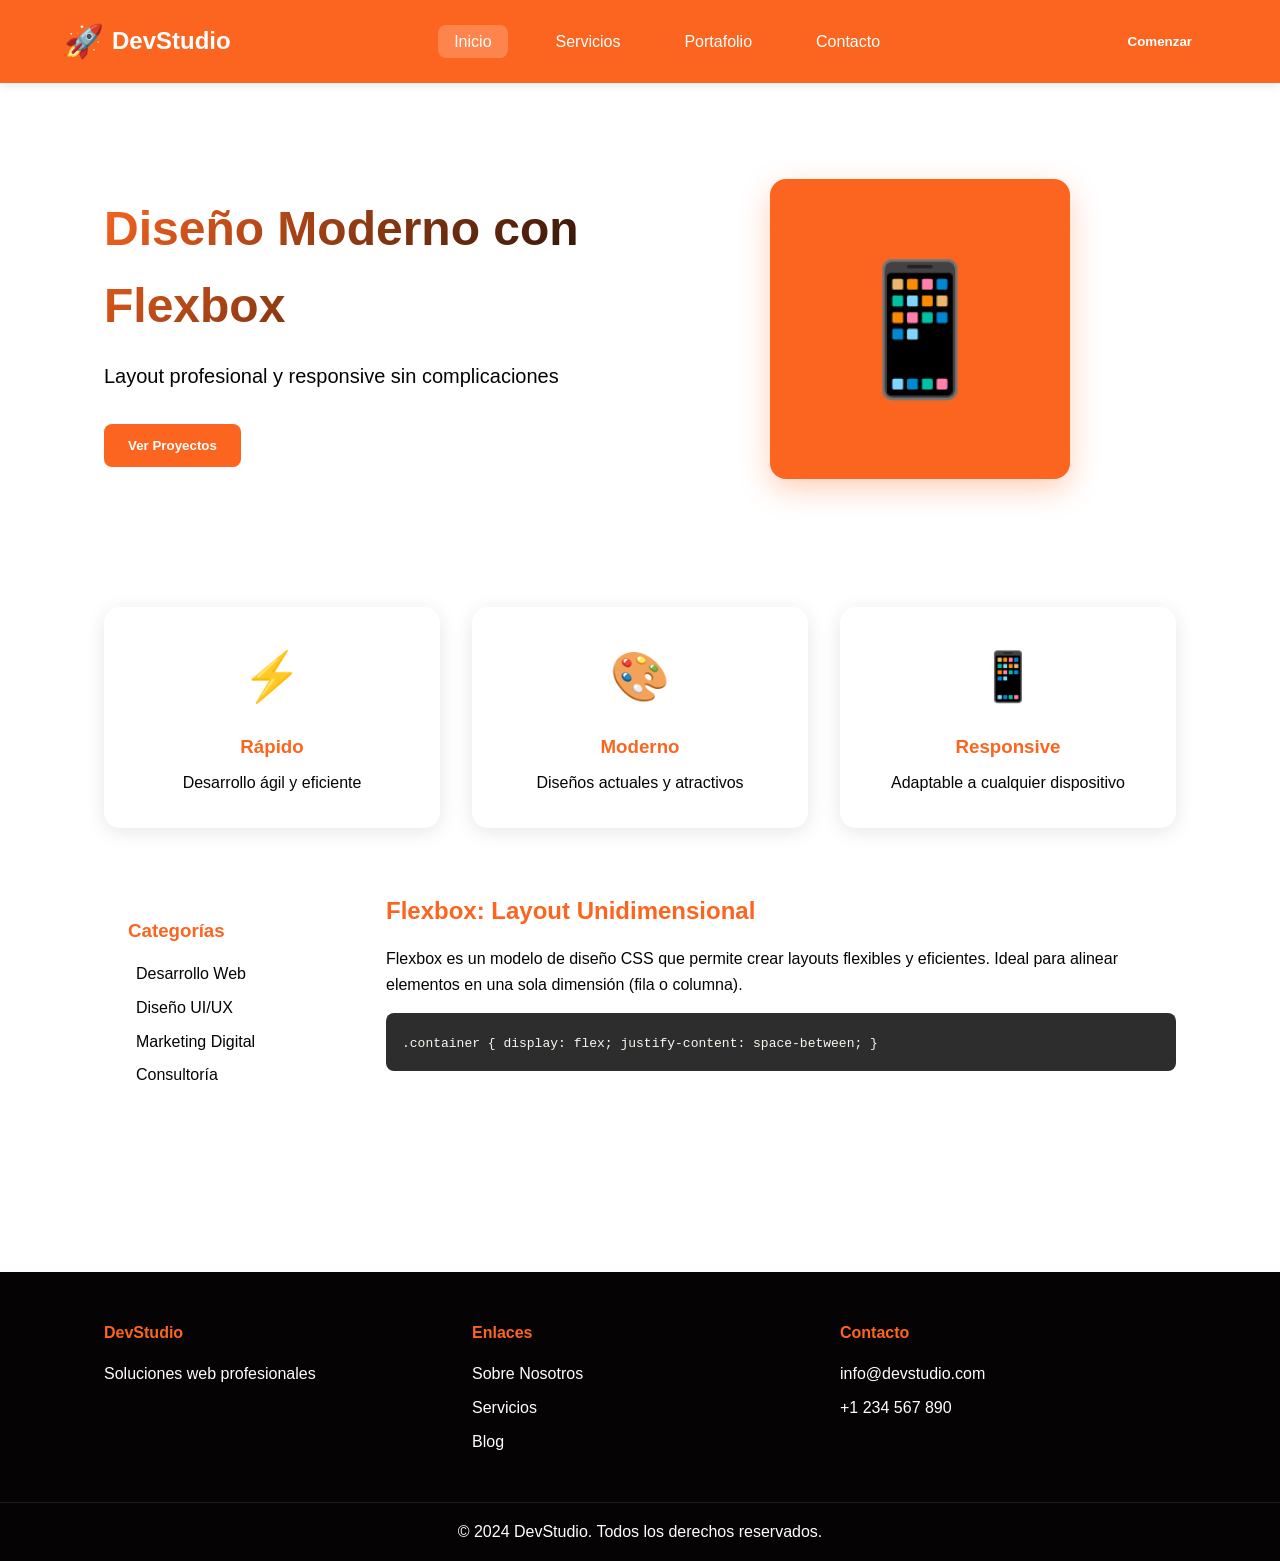
==== index.html @ eba782bc "first commit" ====
<!DOCTYPE html>
<html lang="es">
<head>
    <meta charset="UTF-8">
    <meta name="viewport" content="width=device-width, initial-scale=1.0">
    <title>Flexbox Layout Profesional</title>
    <link rel="stylesheet" href="styles/styles.css">
</head>
<body>
    <div id="navbar"></div>

    <main class="container">
        <div id="hero"></div>
        <div id="features"></div>
        <div id="content"></div>
    </main>

    <div id="footer"></div>

    <script src="js/main.js"></script>
</body>
</html>
---- styles/styles.css ----
* {
    margin: 0;
    padding: 0;
    box-sizing: border-box;
}

body {
    font-family: -apple-system, BlinkMacSystemFont, 'Segoe UI', Roboto, sans-serif;
    line-height: 1.6;
    color: #060304;
    background-color: #FFFFFF;
}

.navbar {
    display: flex;
    justify-content: space-between;
    align-items: center;
    padding: 1rem 5%;
    background: #FC651F;
    box-shadow: 0 2px 10px rgba(0,0,0,0.1);
    position: sticky;
    top: 0;
    z-index: 1000;
}

.nav-brand {
    display: flex;
    align-items: center;
    gap: 0.5rem;
    color: white;
    font-size: 1.5rem;
    font-weight: bold;
}

.logo {
    font-size: 2rem;
}

.nav-menu {
    display: flex;
    gap: 2rem;
    list-style: none;
}

.nav-link {
    color: white;
    text-decoration: none;
    padding: 0.5rem 1rem;
    border-radius: 0.5rem;
    transition: background 0.3s;
}

.nav-link:hover,
.nav-link.active {
    background: rgba(255,255,255,0.2);
}

/* Botones */
.btn-primary, .btn-secondary {
    padding: 0.75rem 1.5rem;
    border: none;
    border-radius: 0.5rem;
    font-weight: 600;
    cursor: pointer;
    transition: transform 0.2s, box-shadow 0.2s;
}

.btn-primary {
    background: #FC651F;
    color: #FFFFFF;
}

.btn-secondary {
    background: transparent;
    color: white;
    border: 2px solid white;
}

.btn-primary:hover, .btn-secondary:hover {
    transform: translateY(-2px);
    box-shadow: 0 4px 12px rgba(0,0,0,0.2);
}

/* Container */
.container {
    max-width: 1200px;
    margin: 0 auto;
    padding: 2rem 5%;
}

/* Hero Section con Flexbox */
.hero {
    display: flex;
    align-items: center;
    gap: 3rem;
    padding: 4rem 0;
}

.hero-content {
    flex: 1;
}

.hero-content h1 {
    font-size: 3rem;
    margin-bottom: 1rem;
    background: linear-gradient(135deg, #FC651F 0%, #060304 100%);
    -webkit-background-clip: text;
    -webkit-text-fill-color: transparent;
}

.hero-content p {
    font-size: 1.25rem;
    color: #060304;
    margin-bottom: 2rem;
}

.hero-buttons {
    display: flex;
    gap: 1rem;
}

.hero-image {
    flex: 1;
    display: flex;
    justify-content: center;
    align-items: center;
}

.placeholder-image {
    width: 300px;
    height: 300px;
    background: #FC651F;
    border-radius: 1rem;
    display: flex;
    align-items: center;
    justify-content: center;
    font-size: 8rem;
    box-shadow: 0 10px 30px rgba(252, 101, 31, 0.3);
}

/* Features con Flexbox */
.features {
    display: flex;
    gap: 2rem;
    margin: 4rem 0;
}

.feature-card {
    flex: 1;
    padding: 2rem;
    background: #FFFFFF;
    border-radius: 1rem;
    box-shadow: 0 4px 20px rgba(0,0,0,0.1);
    text-align: center;
    transition: transform 0.3s;
}

.feature-card:hover {
    transform: translateY(-10px);
}

.feature-icon {
    font-size: 3rem;
    margin-bottom: 1rem;
}

.feature-card h3 {
    margin-bottom: 0.5rem;
    color: #FC651F;
}

/* Content Section con Flexbox */
.content-section {
    display: flex;
    gap: 2rem;
    margin: 4rem 0;
}

.sidebar {
    flex: 0 0 250px;
    background: #FFFFFF;
    padding: 1.5rem;
    border-radius: 1rem;
    height: fit-content;
}

.sidebar h3 {
    margin-bottom: 1rem;
    color: #FC651F;
}

.sidebar-menu {
    list-style: none;
    display: flex;
    flex-direction: column;
    gap: 0.5rem;
}

.sidebar-menu a {
    color: #060304;
    text-decoration: none;
    padding: 0.5rem;
    border-radius: 0.5rem;
    transition: background 0.3s;
}

.sidebar-menu a:hover {
    background: rgba(252, 101, 31, 0.1);
}

.main-content {
    flex: 1;
}

.main-content h2 {
    margin-bottom: 1rem;
    color: #FC651F;
}

.code-example {
    background: #2d2d2d;
    color: #f8f8f2;
    padding: 1rem;
    border-radius: 0.5rem;
    margin-top: 1rem;
    overflow-x: auto;
}

.footer {
    background: #060304;
    color: white;
    margin-top: 4rem;
}

.footer-content {
    max-width: 1200px;
    margin: 0 auto;
    padding: 3rem 5%;
    display: flex;
    justify-content: space-between;
    gap: 2rem;
}

.footer-section {
    flex: 1;
    display: flex;
    flex-direction: column;
    gap: 0.5rem;
}

.footer-section h4 {
    margin-bottom: 0.5rem;
    color: #FC651F;
}

.footer-section a {
    color: #FFFFFF;
    text-decoration: none;
    transition: color 0.3s;
}

.footer-section a:hover {
    color: white;
}

.footer-bottom {
    text-align: center;
    padding: 1rem;
    border-top: 1px solid rgba(255,255,255,0.1);
}



/* Responsive */
@media (max-width: 768px) {
    .navbar {
        flex-wrap: wrap;
        gap: 1rem;
    }
    
    .nav-menu {
        order: 3;
        width: 100%;
        flex-direction: column;
        gap: 0.5rem;
    }
    
    .hero {
        flex-direction: column;
        text-align: center;
    }
    
    .hero-content h1 {
        font-size: 2rem;
    }
    
    .hero-buttons {
        justify-content: center;
    }
    
    .features {
        flex-direction: column;
    }
    
    .content-section {
        flex-direction: column;
    }
    
    .sidebar {
        flex: 1;
    }
    
    .footer-content {
        flex-direction: column;
    }
}
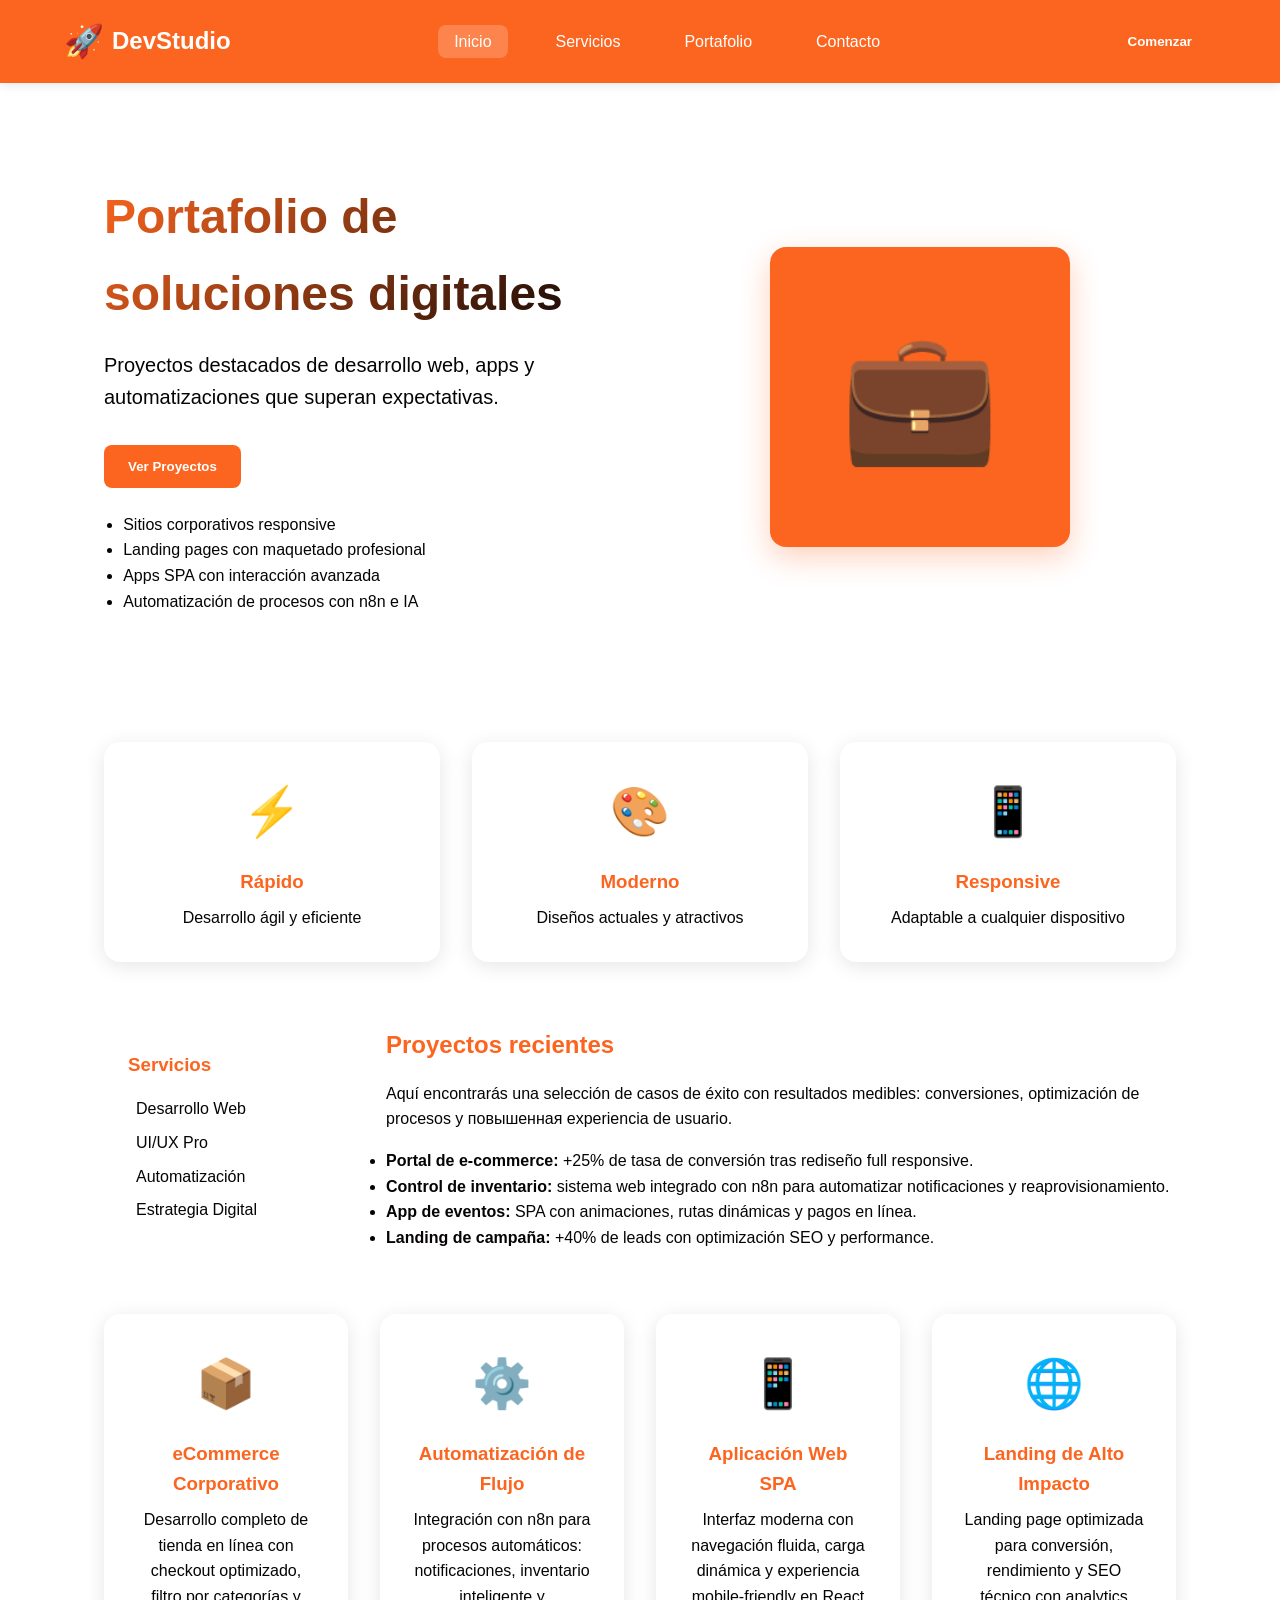
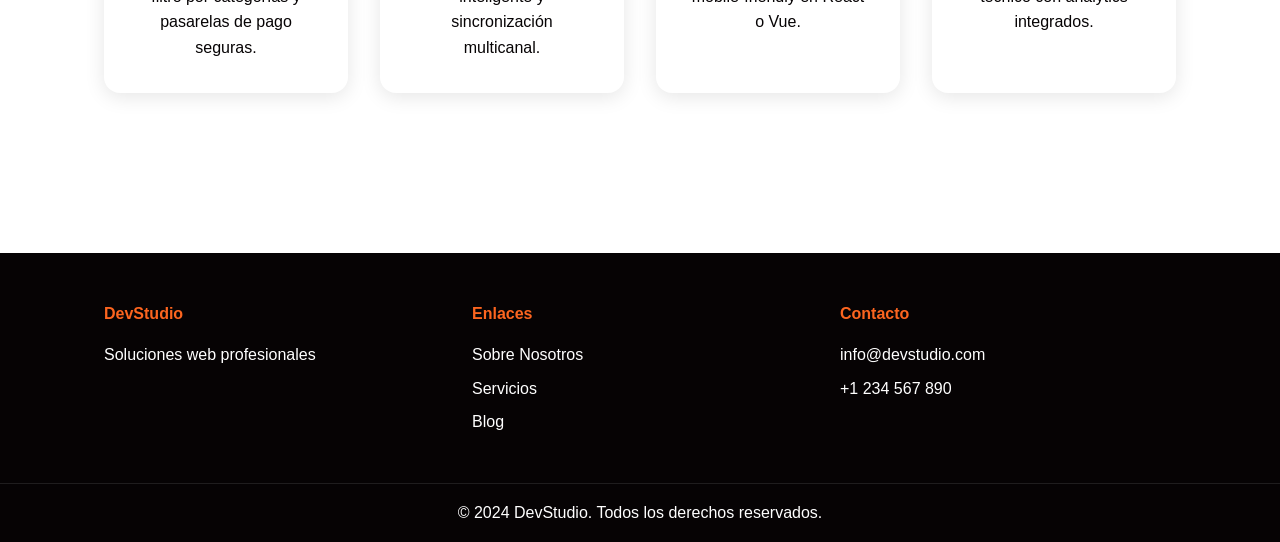
==== commit 2aeaec39: "actualizacion de portafolio" ====
--- a/index.html
+++ b/index.html
@@ -13,6 +13,7 @@
         <div id="hero"></div>
         <div id="features"></div>
         <div id="content"></div>
+        <div id="portfolio"></div>
     </main>
 
     <div id="footer"></div>
--- a/styles/styles.css
+++ b/styles/styles.css
@@ -270,7 +270,6 @@
 }
 
 
-
 /* Responsive */
 @media (max-width: 768px) {
     .navbar {
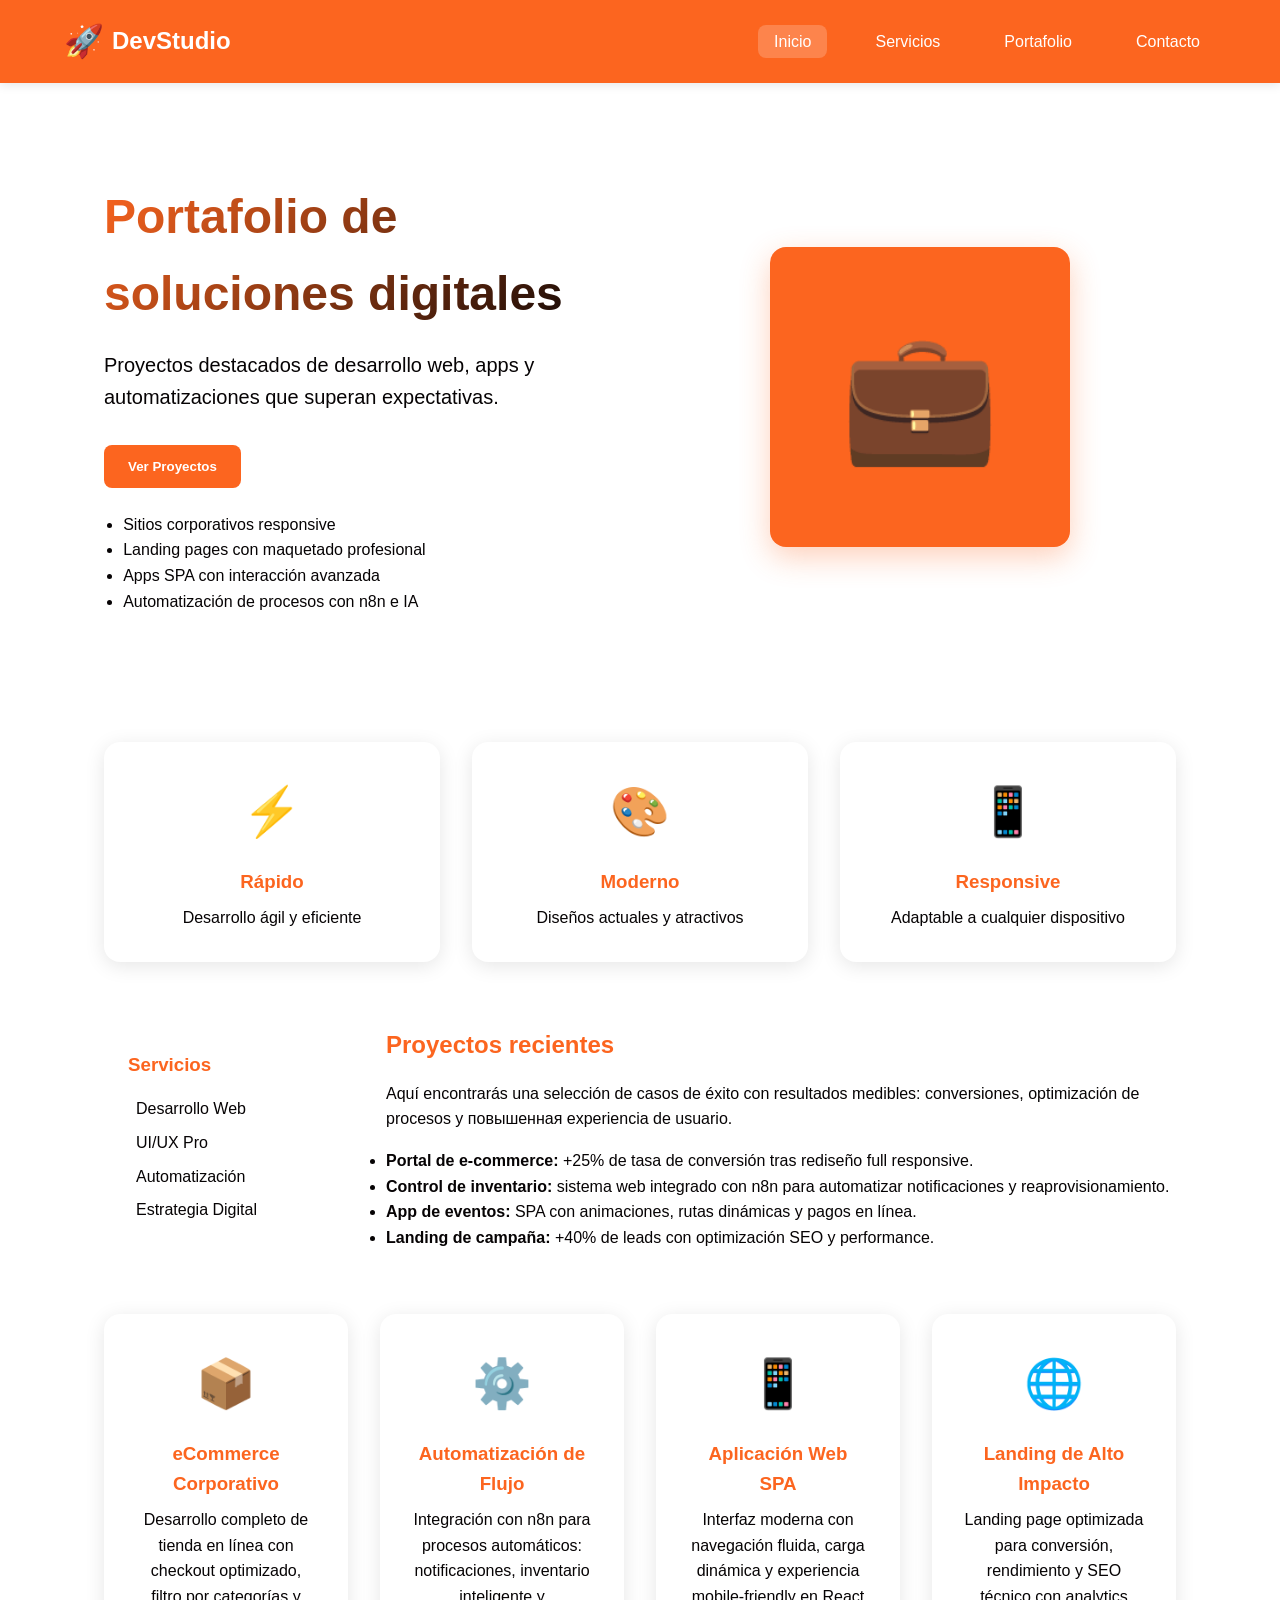
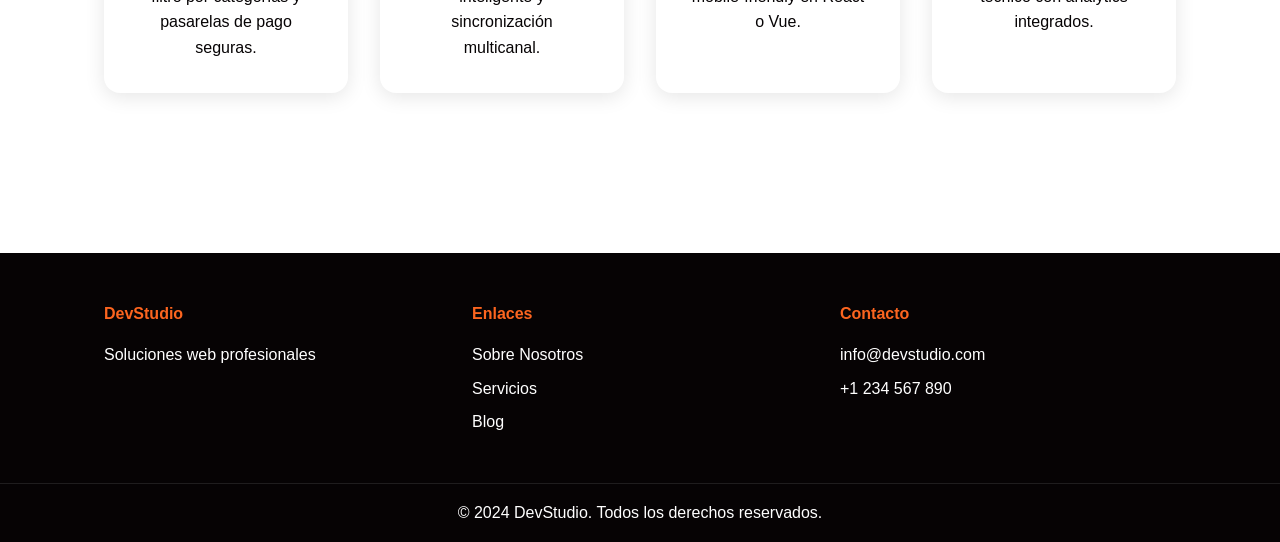
==== commit db40e2bb: "vistas de contacto" ====
--- a/index.html
+++ b/index.html
@@ -16,8 +16,11 @@
         <div id="portfolio"></div>
     </main>
 
-    <div id="footer"></div>
+    
 
     <script src="js/main.js"></script>
 </body>
+<footer>
+    <div id="footer"></div>
+</footer>
 </html>
--- a/styles/styles.css
+++ b/styles/styles.css
@@ -270,6 +270,29 @@
 }
 
 
+
+/* Hace que la página ocupe toda la pantalla */
+html, body {
+    height: 100%;
+    margin: 0;
+}
+
+/* Activa layout vertical */
+body {
+    display: flex;
+    flex-direction: column;
+}
+
+/* Hace que el contenido crezca */
+.features {
+    flex: 1;
+}
+
+/* Asegura que el footer se empuje abajo */
+#footer {
+    margin-top: auto;
+}
+
 /* Responsive */
 @media (max-width: 768px) {
     .navbar {
